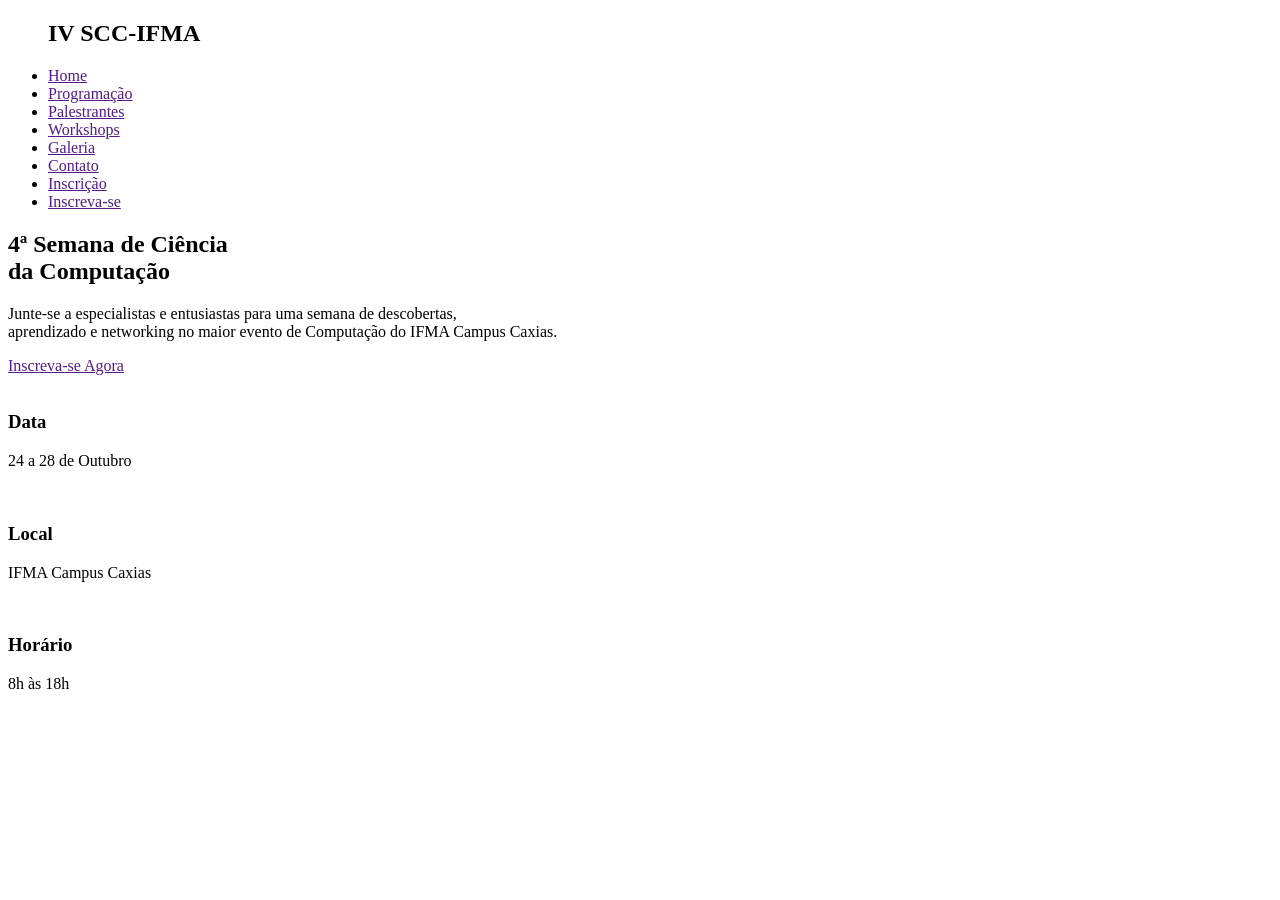
==== index.html @ e46868fb "adicionando o site" ====
<!DOCTYPE html>
<html lang="pt-br">
<head>
    <meta charset="UTF-8">
    <meta name="viewport" content="width=device-width, initial-scale=1.0">
    <title>IV SCC-IFMA</title>
    <link rel="stylesheet" href="styles/style.css">
</head>
<body>
    <header>
            <nav>
                <ul class="cabecalho__menu">
                    <h2>IV SCC-IFMA</h2>
                    <li class="cabecalho__menu__link"><a href="">Home</a></li>
                    <li class="cabecalho__menu__link"><a href="">Programação</a></li>
                    <li class="cabecalho__menu__link"><a href="">Palestrantes</a></li>
                    <li class="cabecalho__menu__link"><a href="">Workshops</a></li>
                    <li class="cabecalho__menu__link"><a href="">Galeria</a></li>
                    <li class="cabecalho__menu__link"><a href="">Contato</a></li>
                    <li class="cabecalho__menu__link"><a href="">Inscrição</a></li>
                    <li class="cabecalho__menu__link"><a  href="">Inscreva-se</a></li>
                </ul>
            </nav>
    </header>
    <main>
        <section class="banner">
            <h1 class="banner__titulo"><strong>4ª Semana de Ciência</strong><br>da Computação</h1>
            <p>Junte-se a especialistas e entusiastas para uma semana de descobertas,
            <br>aprendizado e networking no maior evento de Computação do IFMA Campus Caxias.</p>
            <a  class="banner__escrever" href="">Inscreva-se Agora</a>
        </section>

        <section class="informacoes">
            <div class="card">
                <img src="image/calendario.png" alt="">
                <h3>Data</h3>
                <p>24 a 28 de Outubro</p>
            </div>
            <div class="card">
                <img src="image/local.png" alt="">
                <h3>Local</h3>
                <p>IFMA Campus Caxias</p>
            </div>
            <div class="card">
                <img src="image/horario.png" alt="">
                <h3>Horário</h3>
                <p>8h às 18h</p>
            </div>

        </section>
        




    </main>
</body>
</html>
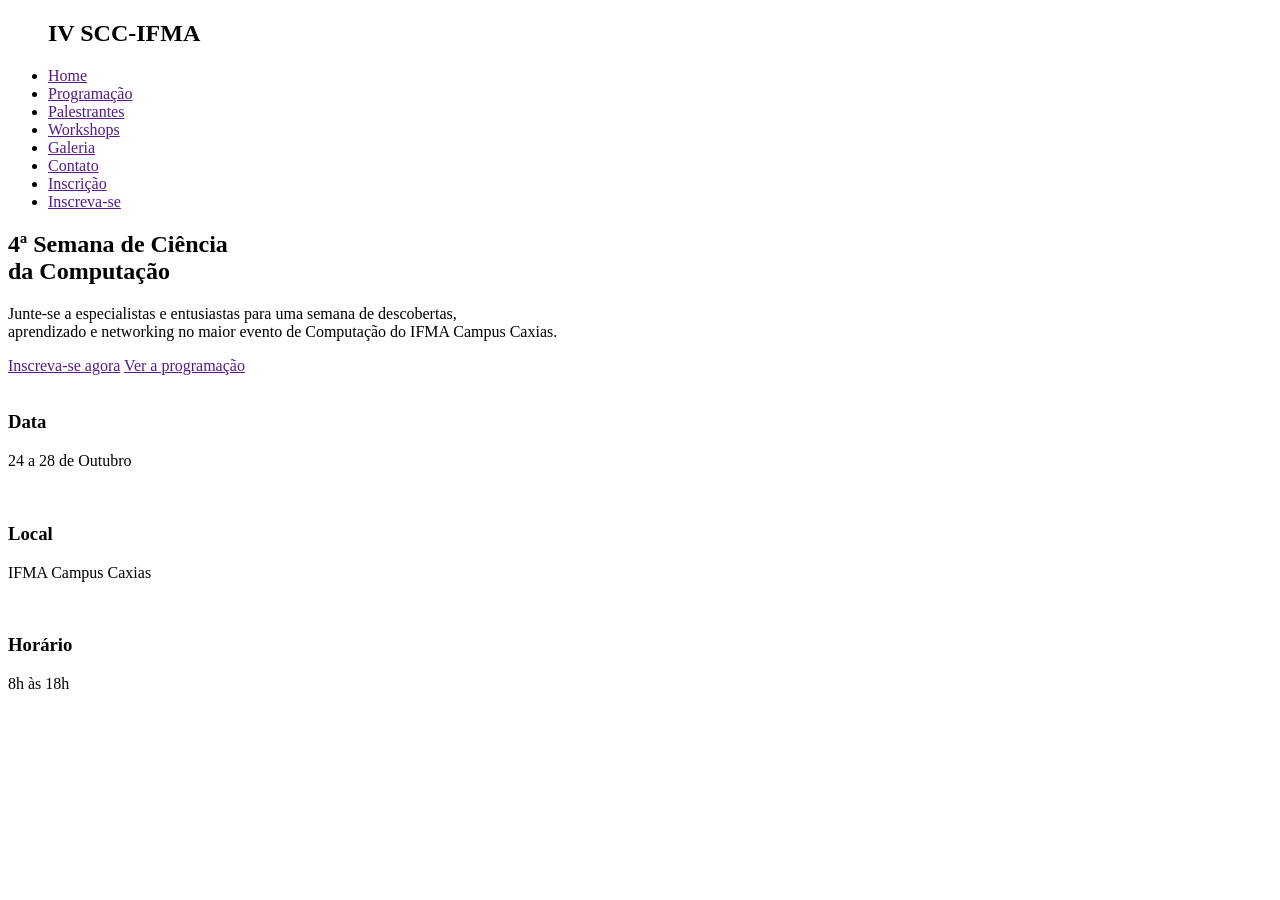
==== commit 5d85da39: "pequenas correções" ====
--- a/index.html
+++ b/index.html
@@ -27,7 +27,8 @@
             <h1 class="banner__titulo"><strong>4ª Semana de Ciência</strong><br>da Computação</h1>
             <p>Junte-se a especialistas e entusiastas para uma semana de descobertas,
             <br>aprendizado e networking no maior evento de Computação do IFMA Campus Caxias.</p>
-            <a  class="banner__escrever" href="">Inscreva-se Agora</a>
+            <a  class="banner__inscrever" href="">Inscreva-se agora</a>
+            <a class="banner__programacao" href="">Ver a programação</a>
         </section>
 
         <section class="informacoes">
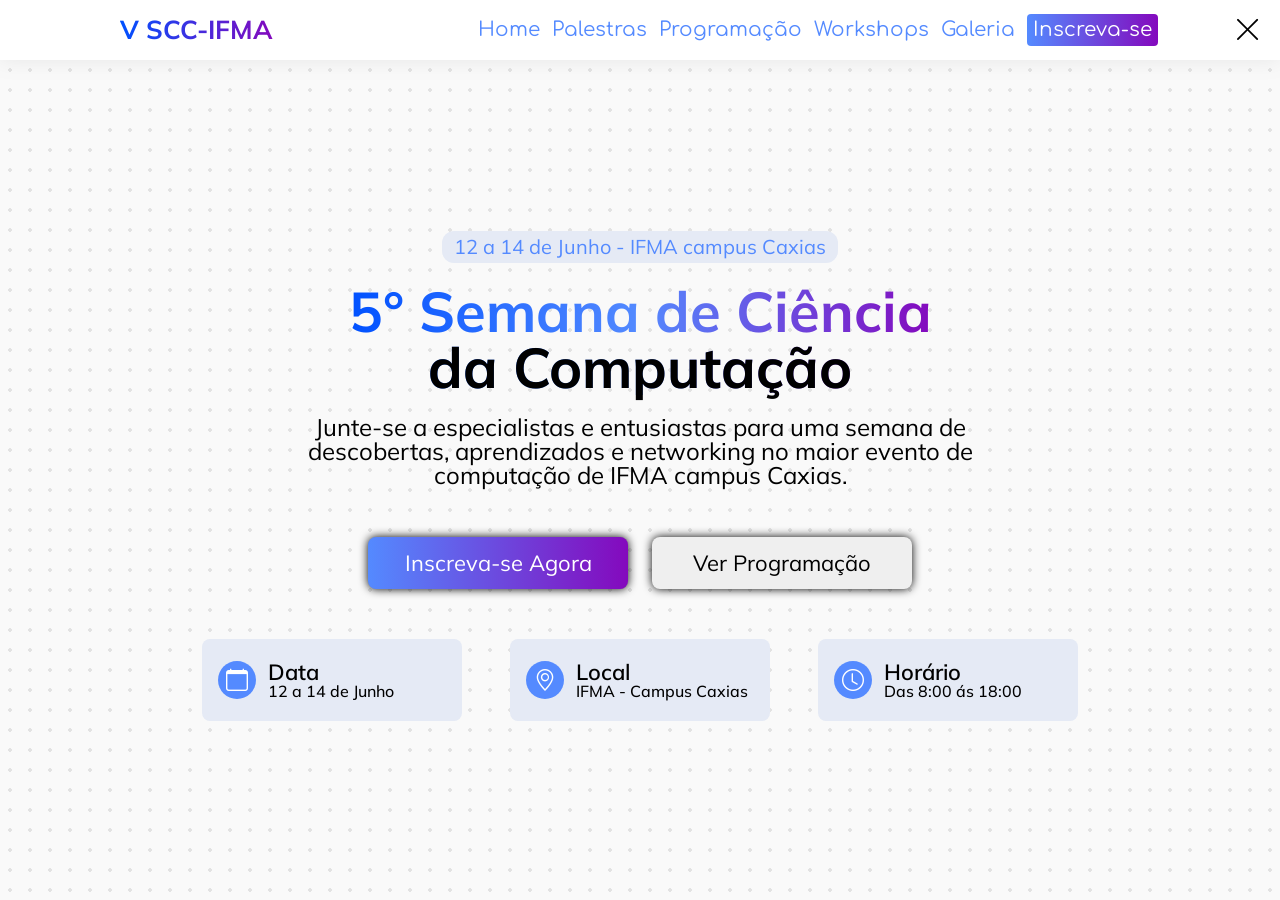
==== commit 87bd0327: "Update index.html" ====
--- a/index.html
+++ b/index.html
@@ -1,59 +1,87 @@
 <!DOCTYPE html>
 <html lang="pt-br">
+
 <head>
     <meta charset="UTF-8">
     <meta name="viewport" content="width=device-width, initial-scale=1.0">
-    <title>IV SCC-IFMA</title>
-    <link rel="stylesheet" href="styles/style.css">
+    <link rel="stylesheet" href="https://cdn.jsdelivr.net/npm/bootstrap-icons@1.11.3/font/bootstrap-icons.min.css">
+    <link rel="preconnect" href="https://fonts.googleapis.com">
+    <link rel="preconnect" href="https://fonts.gstatic.com" crossorigin>
+    <link
+        href="https://fonts.googleapis.com/css2?family=Comfortaa:wght@300..700&family=Mulish:ital,wght@0,200..1000;1,200..1000&display=swap"
+        rel="stylesheet">
+    <link rel="stylesheet" href="/src/css/reset.css">
+    <link rel="stylesheet" href="/src/css/style.css">
+    <link rel="stylesheet" href="/src/css/midia.css">
+    <title>Semana da Computação</title>
 </head>
+
 <body>
     <header>
-            <nav>
-                <ul class="cabecalho__menu">
-                    <h2>IV SCC-IFMA</h2>
-                    <li class="cabecalho__menu__link"><a href="">Home</a></li>
-                    <li class="cabecalho__menu__link"><a href="">Programação</a></li>
-                    <li class="cabecalho__menu__link"><a href="">Palestrantes</a></li>
-                    <li class="cabecalho__menu__link"><a href="">Workshops</a></li>
-                    <li class="cabecalho__menu__link"><a href="">Galeria</a></li>
-                    <li class="cabecalho__menu__link"><a href="">Contato</a></li>
-                    <li class="cabecalho__menu__link"><a href="">Inscrição</a></li>
-                    <li class="cabecalho__menu__link"><a  href="">Inscreva-se</a></li>
+        <div class="top-logo">
+            <a href="#"><h1>V SCC-IFMA</h1></a>
+        </div>
+        <div class="top-menu">
+            <button id="menu-open" onclick="OpenMenu()"><i id="menu-bar" class="bi bi-list"></i></button>
+            
+            <nav class="nav-desktop" id="nav-menu">
+                <button id="menu-close" onclick="CloseMenu()"><i id="menu-bar-close" class="bi bi-x-lg"></i></i></button>
+                <ul>
+                    <li><a href="/index.html">Home</a></li>
+                    <li><a href="/src/pages/palestras.html">Palestras</a></li>
+                    <li><a href="/src/pages/progamacao.html">Programação</a></li>
+                    <li><a href="/src/pages/workshops.html">Workshops</a></li>
+                    <li><a href="/src/pages/workshops.html">Galeria</a></li>
+                    <li id="iscreva-gradiet" class="top-button"><a href="/src/pages/inscricao.html">Inscreva-se</a></li>
                 </ul>
             </nav>
+        </div>
     </header>
+
     <main>
-        <section class="banner">
-            <h1 class="banner__titulo"><strong>4ª Semana de Ciência</strong><br>da Computação</h1>
-            <p>Junte-se a especialistas e entusiastas para uma semana de descobertas,
-            <br>aprendizado e networking no maior evento de Computação do IFMA Campus Caxias.</p>
-            <a  class="banner__inscrever" href="">Inscreva-se agora</a>
-            <a class="banner__programacao" href="">Ver a programação</a>
+        <section class="text-main">
+            <div class="info-text">
+                <p>12 a 14 de Junho - IFMA campus Caxias</p>
+            </div>
+            <div>
+                <h1>5° Semana de Ciência</h1>
+                <h1 id="text-black">da Computação</h1>
+            </div>
+            <p>Junte-se a especialistas e entusiastas para uma semana de descobertas, aprendizados e networking no maior evento de computação de IFMA campus Caxias.</p>
         </section>
 
-        <section class="informacoes">
-            <div class="card">
-                <img src="image/calendario.png" alt="">
-                <h3>Data</h3>
-                <p>24 a 28 de Outubro</p>
-            </div>
-            <div class="card">
-                <img src="image/local.png" alt="">
-                <h3>Local</h3>
-                <p>IFMA Campus Caxias</p>
-            </div>
-            <div class="card">
-                <img src="image/horario.png" alt="">
-                <h3>Horário</h3>
-                <p>8h às 18h</p>
+        <section class="button-main">
+            <button id="iscreva-gradiet"><a href="/src/pages/inscricao.html">Inscreva-se Agora</a></button>
+            <button><a href="">Ver Programação</a></button>
+        </section>
+
+        <section class="containers-main">
+            <div class="bloco-info">
+                <i id="date" class="bi bi-calendar"></i>
+                <div class="text-col">
+                    <h1>Data</h1>
+                    <p>12 a 14 de Junho</p>
+                </div>
             </div>
 
+            <div class="bloco-info">
+                <i id="locate" class="bi bi-geo-alt"></i>
+                <div class="text-col">
+                    <h1>Local</h1>
+                    <p>IFMA - Campus Caxias</p>
+                </div>
+            </div>
+
+            <div class="bloco-info">
+                <i id="time" class="bi bi-clock"></i>
+                <div class="text-col">
+                    <h1>Horário</h1>
+                    <p>Das 8:00 ás 18:00</p>
+                </div>
+            </div>
         </section>
-        
+    </main>
+    <script src="/src/scripts/app.js"></script>
+</body>
 
-
-
-
-    </main>
-</body>
-</html>+</html>
--- a/src/css/style.css
+++ b/src/css/style.css
@@ -0,0 +1,249 @@
+html {
+    font-family: "Mulish", sans-serif;
+    height: 100%;
+}
+
+:root {
+    --black: #000;
+    --white: #fff;
+    --white-2: #f8f8f8c9;
+    --white-3: #e5eaf5; 
+    --primary: #0051ff;
+    --primary-light: #548aff;
+    --segudary: #8409bd;
+    --segudary-light: #7434c8;
+}
+
+body {
+    display: flex;
+    flex-direction: column;
+    min-height: 100vh;
+    box-sizing: border-box;
+}
+
+header {
+    display: flex;
+    justify-content: space-around;
+    align-items: center;
+    padding: 0 18px;
+    box-shadow: 0px 1px 20px 0px #00000050;
+    align-items: center;
+    background-color: var(--white);
+    height: 60px;
+}
+
+.top-logo h1 {
+    font-size: 26px;
+    font-weight: bold;
+    background-clip: text;
+    -webkit-background-clip: text;
+    -webkit-text-fill-color: transparent;
+    background-image: linear-gradient(to right, var(--primary), var(--segudary));
+}
+
+.top-menu nav ul {
+    display: flex;
+    padding: 2px;
+    gap: 12px;
+}
+
+nav {
+    transition: all 0.3s ease-in-out;
+}
+
+nav ul li {
+    position: relative;
+    border-radius: 4px;
+    padding: 6px 0;
+}
+
+nav ul li::after {
+    content: '';
+    position: absolute;
+    bottom: 0;
+    left: 0;
+    height: 3px;
+    width: 0%;
+    background-color: var(--primary-light);
+    transition: width 0.3s ease-in-out;
+}
+
+nav ul li:hover::after {
+    width: 100%;
+}
+
+nav ul li a {
+    font-family: "Comfortaa", sans-serif;
+    font-size: 20px;
+    text-decoration: none;
+    color: #548aff;
+}
+
+.top-button {
+    padding: 6px;
+    &&:hover::after {
+        width: 0%;
+    }
+}
+
+main {
+    display: flex;
+    flex: auto;
+    flex-direction: column;
+    justify-content: center;
+    padding: 35px 0;
+    background-color: var(--white-2);
+    background-image: radial-gradient(
+        #c7c7c775 2px,
+        transparent 2px
+    );
+    background-size: 20px 20px;
+    gap: 30px;
+}
+
+.text-main {
+    display: flex;
+    flex-direction: column;
+    align-items: center;
+    margin-bottom: 20px;
+    gap: 20px;
+}
+
+.text-main h1 {
+    font-size: 56px;
+    background-clip: text;
+    font-weight: 700;
+    max-width: 600px;
+    text-align: center;
+    -webkit-background-clip: text;
+    -webkit-text-fill-color: transparent;
+    background-image: linear-gradient(90deg, var(--primary), var(--primary-light), var(--segudary));
+}
+
+#text-black {
+    -webkit-text-fill-color: #000;
+}
+
+.text-main p {
+    font-size: 24px;
+    max-width: 700px;
+    text-align: center;
+}
+
+.info-text {
+    padding: 6px 12px;
+    border-radius: 12px;
+    background-color: var(--white-3);
+    color: var(--primary-light);
+}
+
+.info-text p {
+    font-size: 20px;
+    font-family: "Mulish", sans-serif;
+}
+
+.button-main {
+    display: flex;
+    justify-content: center;
+    gap: 1.5rem;
+}
+
+.button-main button {
+    padding: 12px 28px;
+    font-size: 18px;
+    border: none;
+    border-radius: 8px;
+    width: 260px;
+    box-shadow: 0 0 10px 0px;
+}
+
+.button-main button:hover {
+    transform: scale(1.08);
+    cursor: pointer;
+    transition: all 0.3s ease-in-out;
+    box-shadow: 0 0 10px 0px var(--primary-light);
+}
+
+.button-main button a {
+    color: var(--black);
+    font-family: "Mulish", sans-serif;
+    text-decoration: none;
+    font-size: 22px;
+}
+
+#iscreva-gradiet {
+    background-image: linear-gradient(to right, var(--primary-light), var(--segudary));
+}
+
+#iscreva-gradiet a {
+    color: #fff;
+}
+
+.containers-main {
+    display: flex;
+    justify-content: center;
+    margin-top: 12px;
+    gap: 2rem;
+}
+
+.bloco-info {
+    display: flex;
+    align-items: center;
+    background-color: var(--white-3);
+    width: 260px;
+    padding: 22px 16px;
+    margin: 8px;
+    border-radius: 8px;
+    gap: 12px;
+}
+
+.bloco-info i {
+    font-size: 22px;
+    color: var(--white);
+    padding: 8px;
+    background-color: var(--primary-light);
+    border-radius: 20px;
+}
+
+.text-col h1 {
+    font-size: 22px;
+    font-weight: 600;
+}
+
+.text-col p {
+    font-weight: 500;
+    font-family: "Mulish", sans-serif;
+}
+
+.top-menu button {
+    background-color: transparent;
+    border: none;
+}
+
+#menu-open {
+    display: none;
+}
+
+#menu-bar {
+    font-size: 32px;
+    &&:hover {
+        cursor: pointer;
+    }
+}
+
+
+.incricao-title {
+    font-size: 30px;
+    font-family: "Mulish", sans-serif;
+    text-align: center;
+    margin-bottom: 40px;
+    color: var(--primary);
+}
+
+form label {
+    font-size: 22px;
+}
+
+.form-check-label {
+    font-size: 18px;
+}
--- a/src/css/midia.css
+++ b/src/css/midia.css
@@ -0,0 +1,76 @@
+/* Nav em mobile */
+.nav-mobile {
+    position: fixed;
+    display: none;
+    top: 0;
+    right: 0;
+    background-color: #b0c7f8;
+    width: 80%;
+    height: 100vh;
+    flex-direction: column;
+}
+
+.nav-mobile ul li {
+    padding: 20px;
+}
+
+#menu-close {
+    position: absolute;
+    top: 13px;
+    right: 12px;
+    z-index: 1;
+    &&:hover {
+        cursor: pointer;
+    }
+}
+
+#menu-bar-close {
+    font-size: 28px;
+}
+
+
+@media (max-width: 900px) {
+    nav {
+        display: none;
+    }
+
+    .nav-mobile {
+        display: block;
+    }
+
+    .nav-mobile ul {
+        flex-direction: column;
+        text-align: center;
+    }
+
+    #menu-open {
+        display: block;
+    }
+
+}
+
+@media (max-width: 800px) {
+    .button-main {
+        flex-direction: column;
+        align-items: center;
+    }
+
+    .containers-main {
+        flex-direction: column;
+        align-items: center;
+    }
+
+    .text-main h1 {
+        font-size: 32px;
+    }
+
+    .text-main p {
+        font-size: 16px;
+        max-width: 300px;
+    }
+
+    .info-text p{
+        font-size: 12px;
+    }
+
+}
